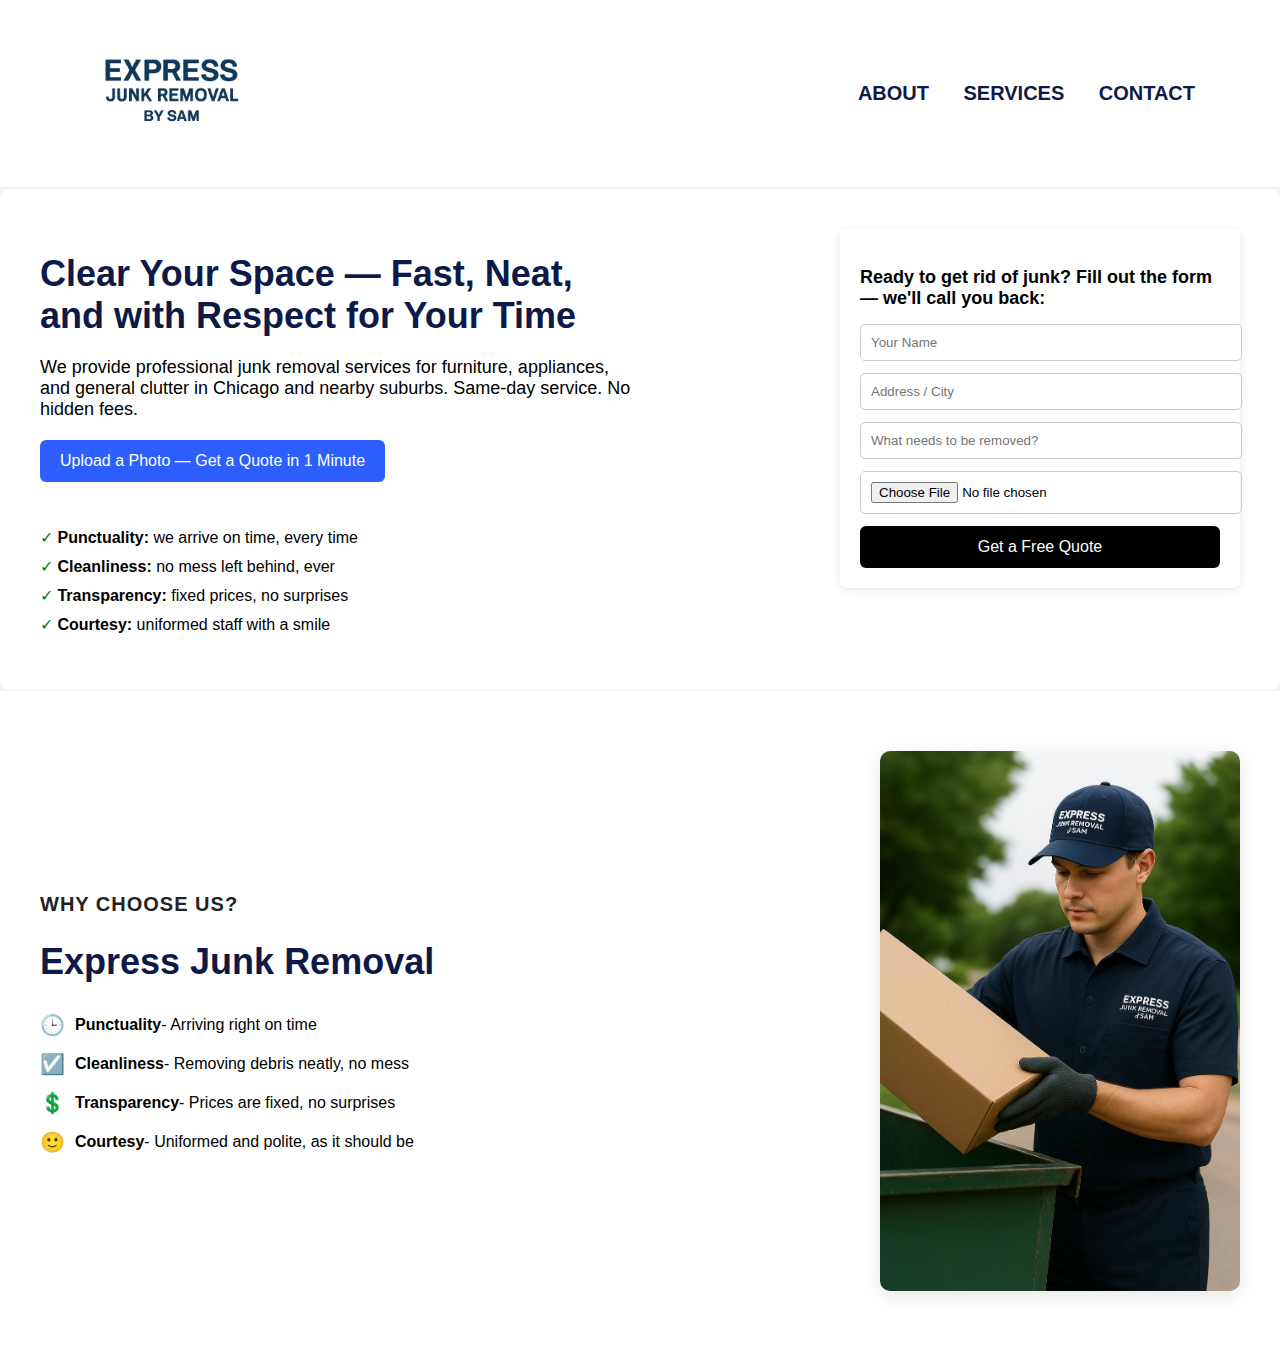
==== index.html @ a67cdb75 "Moved site to root folder" ====
<!DOCTYPE html>
<html lang="ru">
<head>
  <meta charset="UTF-8">
  <title>Express Junk Removal</title>
  <link rel="stylesheet" href="style.css">
</head>
<body>
  <header class="site-header">
    <div class="logo-container">
      <img src="logo.png" alt="Express Junk Removal by SAM" class="site-logo">
    </div>
    <nav class="main-nav">
      <a href="#">ABOUT</a>
      <a href="#">SERVICES</a>
      <a href="#">CONTACT</a>
    </nav>
  </header>
  <div class="hero">
    <div class="hero-text">
      <h1>Clear Your Space — Fast, Neat, and with Respect for Your Time</h1>
      <p>We provide professional junk removal services for furniture, appliances, and general clutter in Chicago and nearby suburbs. Same-day service. No hidden fees.</p>
      <button class="upload-btn">Upload a Photo — Get a Quote in 1 Minute</button>
  
      <ul class="features">
        <li><strong>Punctuality:</strong> we arrive on time, every time</li>
        <li><strong>Cleanliness:</strong> no mess left behind, ever</li>
        <li><strong>Transparency:</strong> fixed prices, no surprises</li>
        <li><strong>Courtesy:</strong> uniformed staff with a smile</li>
      </ul>
    </div>
  
    <div class="form">
      <h3>Ready to get rid of junk? Fill out the form — we'll call you back:</h3>
      <input type="text" placeholder="Your Name">
      <input type="text" placeholder="Address / City">
      <input type="text" placeholder="What needs to be removed?">
      <input type="file">
      <button class="submit-btn">Get a Free Quote</button>
    </div>
  </div>
  <section class="why-choose-us">
    <div class="why-text">
      <h2>WHY CHOOSE US?</h2>
      <h1>Express Junk Removal</h1>
      <ul class="reasons">
        <li><span class="icon">🕒</span><strong>Punctuality</strong> - Arriving right on time</li>
        <li><span class="icon">☑️</span><strong>Cleanliness</strong> - Removing debris neatly, no mess</li>
        <li><span class="icon">💲</span><strong>Transparency</strong> - Prices are fixed, no surprises</li>
        <li><span class="icon">🙂</span><strong>Courtesy</strong> - Uniformed and polite, as it should be</li>
      </ul>
    </div>
    <div class="why-image">
      <img src="employee.png" alt="Employee loading box into container">
    </div>
  </section>
</body>
</html>
---- style.css ----
body {
    font-family: Arial, sans-serif;
    background-color: #f5f7fa;
    margin: 0;
    padding: 0;
  }
  
.hero {
    background-color: #ffffff;
    border-radius: 10px;
    box-shadow: 0 10px 40px rgba(0,0,0,0.05);
    margin: 1px auto;
    max-width: 1200px;
  }
  
  .upload-btn:hover,
  .submit-btn:hover {
    opacity: 0.9;
    transition: 0.3s;
  }
  
  .upload-btn:active,
  .submit-btn:active {
    transform: scale(0.98);
  }
  .hero {
    display: flex;
    justify-content: space-between;
    align-items: flex-start;
    padding: 40px;
    gap: 40px;
    flex-wrap: wrap;
  }
  
  .hero-text {
    max-width: 600px;
  }
  
  h1 {
    color: #0d1a47;
    font-size: 36px;
    margin-bottom: 20px;
  }
  
  p {
    font-size: 18px;
    margin-bottom: 20px;
  }
  
  .upload-btn {
    background-color: #2d5fff;
    color: white;
    border: none;
    padding: 12px 20px;
    border-radius: 6px;
    font-size: 16px;
    cursor: pointer;
    margin-bottom: 30px;
  }
  
  .features {
    list-style: none;
    padding: 0;
  }
  
  .features li {
    margin-bottom: 10px;
    font-size: 16px;
  }
  
  .features li::before {
    content: "✓ ";
    color: green;
  }
  
  .form {
    background: white;
    padding: 20px;
    border-radius: 8px;
    box-shadow: 0 2px 10px rgba(0,0,0,0.1);
    max-width: 360px;
    width: 100%;
  }
  
  .form h3 {
    font-size: 18px;
    margin-bottom: 15px;
  }
  
  .form input {
    width: 100%;
    padding: 10px;
    margin-bottom: 12px;
    border: 1px solid #ccc;
    border-radius: 5px;
  }
  
  .submit-btn {
    width: 100%;
    padding: 12px;
    background: #000;
    color: white;
    border: none;
    border-radius: 6px;
    font-size: 16px;
  }

  .why-choose-us {
    display: flex;
    justify-content: space-between;
    align-items: center;
    padding: 60px 40px;
    background-color: #fff;
    flex-wrap: wrap;
    gap: 40px;
  }
  
  .why-text {
    max-width: 600px;
  }
  
  .why-text h2 {
    font-size: 20px;
    color: #222;
    letter-spacing: 1px;
    margin-bottom: 10px;
  }
  
  .why-text h1 {
    font-size: 36px;
    color: #0d1a47;
    margin-bottom: 30px;
  }
  
  .reasons {
    list-style: none;
    padding: 0;
    font-size: 16px;
  }
  
  .reasons li {
    margin-bottom: 15px;
    display: flex;
    align-items: center;
  }
  
  .icon {
    font-size: 20px;
    margin-right: 10px;
  }
  
  .why-image img {
    max-width: 360px;
    width: 100%;
    border-radius: 10px;
    box-shadow: 0 5px 20px rgba(0,0,0,0.1);
  }








  .site-header {
    display: flex;
    justify-content: space-between;
    align-items: center;
    padding: 1px 85px;
    background-color: #ffffff;
    border-bottom: 1px solid #eee;
    position: sticky;
    top: 0;
    z-index: 1000;
  }
  
  .logo-container {
    display: flex;
    align-items: center;
  }
  
  .site-logo {
    height: 185px;
    object-fit: contain;
  }
  
  .main-nav a {
    margin-left: 30px;
    text-decoration: none;
    color: #0d1a47;
    font-weight: 600;
    font-size: 20px;
  }
  
  .main-nav a:hover {
    text-decoration: underline;
  }
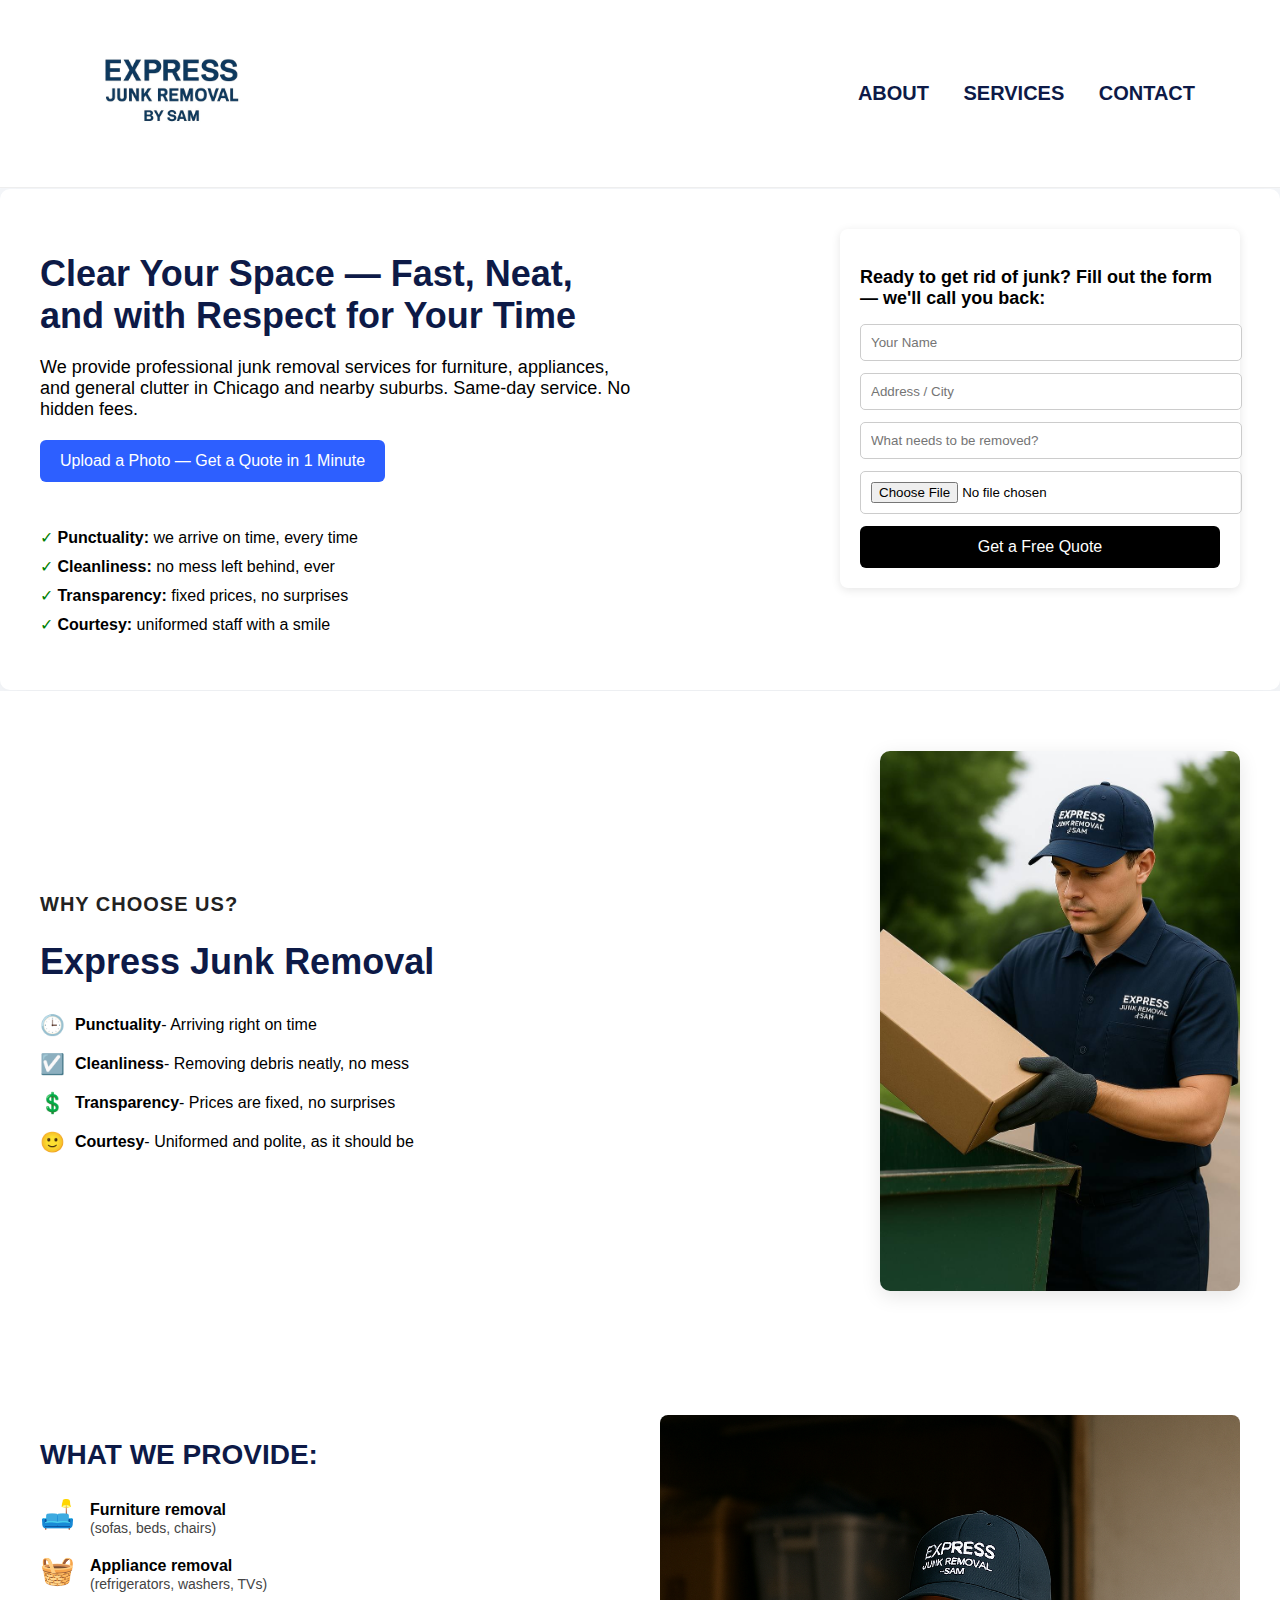
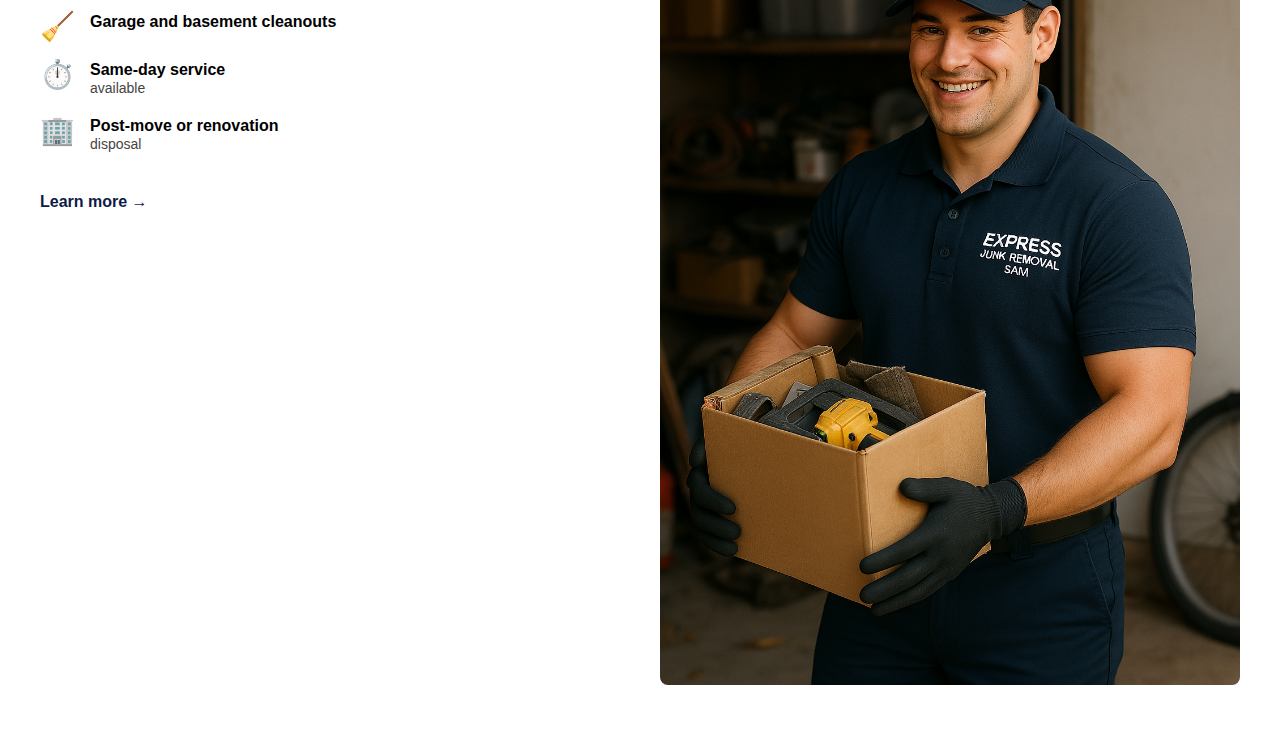
==== commit 263729bd: "Add services block with responsive layout" ====
--- a/index.html
+++ b/index.html
@@ -54,6 +54,57 @@
       <img src="employee.png" alt="Employee loading box into container">
     </div>
   </section>
+
+
+
+
+
+
+  <section class="services-section">
+    <div class="services-text">
+      <h2>WHAT WE PROVIDE:</h2>
+      <ul class="services-list">
+        <li>
+          <span class="icon">🛋️</span>
+          <div>
+            <strong>Furniture removal</strong><br>
+            <small>(sofas, beds, chairs)</small>
+          </div>
+        </li>
+        <li>
+          <span class="icon">🧺</span>
+          <div>
+            <strong>Appliance removal</strong><br>
+            <small>(refrigerators, washers, TVs)</small>
+          </div>
+        </li>
+        <li>
+          <span class="icon">🧹</span>
+          <div>
+            <strong>Garage and basement cleanouts</strong>
+          </div>
+        </li>
+        <li>
+          <span class="icon">⏱️</span>
+          <div>
+            <strong>Same-day service</strong><br>
+            <small>available</small>
+          </div>
+        </li>
+        <li>
+          <span class="icon">🏢</span>
+          <div>
+            <strong>Post-move or renovation</strong><br>
+            <small>disposal</small>
+          </div>
+        </li>
+      </ul>
+      <a href="#" class="learn-more">Learn more →</a>
+    </div>
+    <div class="services-photo">
+      <img src="1employee.png" alt="Our employee smiling and loading box">
+    </div>
+  </section>
 </body>
 </html>
 
--- a/style.css
+++ b/style.css
@@ -163,6 +163,9 @@
 
 
 
+
+
+
   .site-header {
     display: flex;
     justify-content: space-between;
@@ -195,4 +198,95 @@
   
   .main-nav a:hover {
     text-decoration: underline;
+  }
+
+
+
+
+
+
+
+
+
+
+
+
+
+
+
+
+  .services-section {
+    display: flex;
+    align-items: flex-start;
+    justify-content: space-between;
+    padding: 60px 40px;
+    flex-wrap: wrap;
+    background: #fff;
+    gap: 40px;
+  }
+  
+  .services-text {
+    flex: 1;
+    min-width: 300px;
+    max-width: 600px;
+  }
+  
+  .services-photo {
+    flex: 1;
+    display: flex;
+    justify-content: center;
+    align-items: center;
+    min-width: 280px;
+  }
+  
+  .services-photo img {
+    max-width: 100%;
+    height: auto;
+    border-radius: 8px;
+  }
+  
+  .services-text h2 {
+    font-size: 28px;
+    color: #0d1a47;
+    margin-bottom: 30px;
+  }
+  
+  .services-list {
+    list-style: none;
+    padding: 0;
+    margin: 0;
+  }
+  
+  .services-list li {
+    display: flex;
+    align-items: flex-start;
+    margin-bottom: 20px;
+  }
+  
+  .services-list .icon {
+    font-size: 28px;
+    margin-right: 15px;
+    line-height: 1;
+  }
+  
+  .services-list strong {
+    font-size: 16px;
+    color: #000;
+  }
+  
+  .services-list small {
+    font-size: 14px;
+    color: #444;
+  }
+  
+  .learn-more {
+    display: inline-block;
+    margin-top: 20px;
+    color: #0d1a47;
+    text-decoration: none;
+    font-weight: bold;
+  }
+  
+  .learn-more:hover {
+    text-decoration: underline;
   }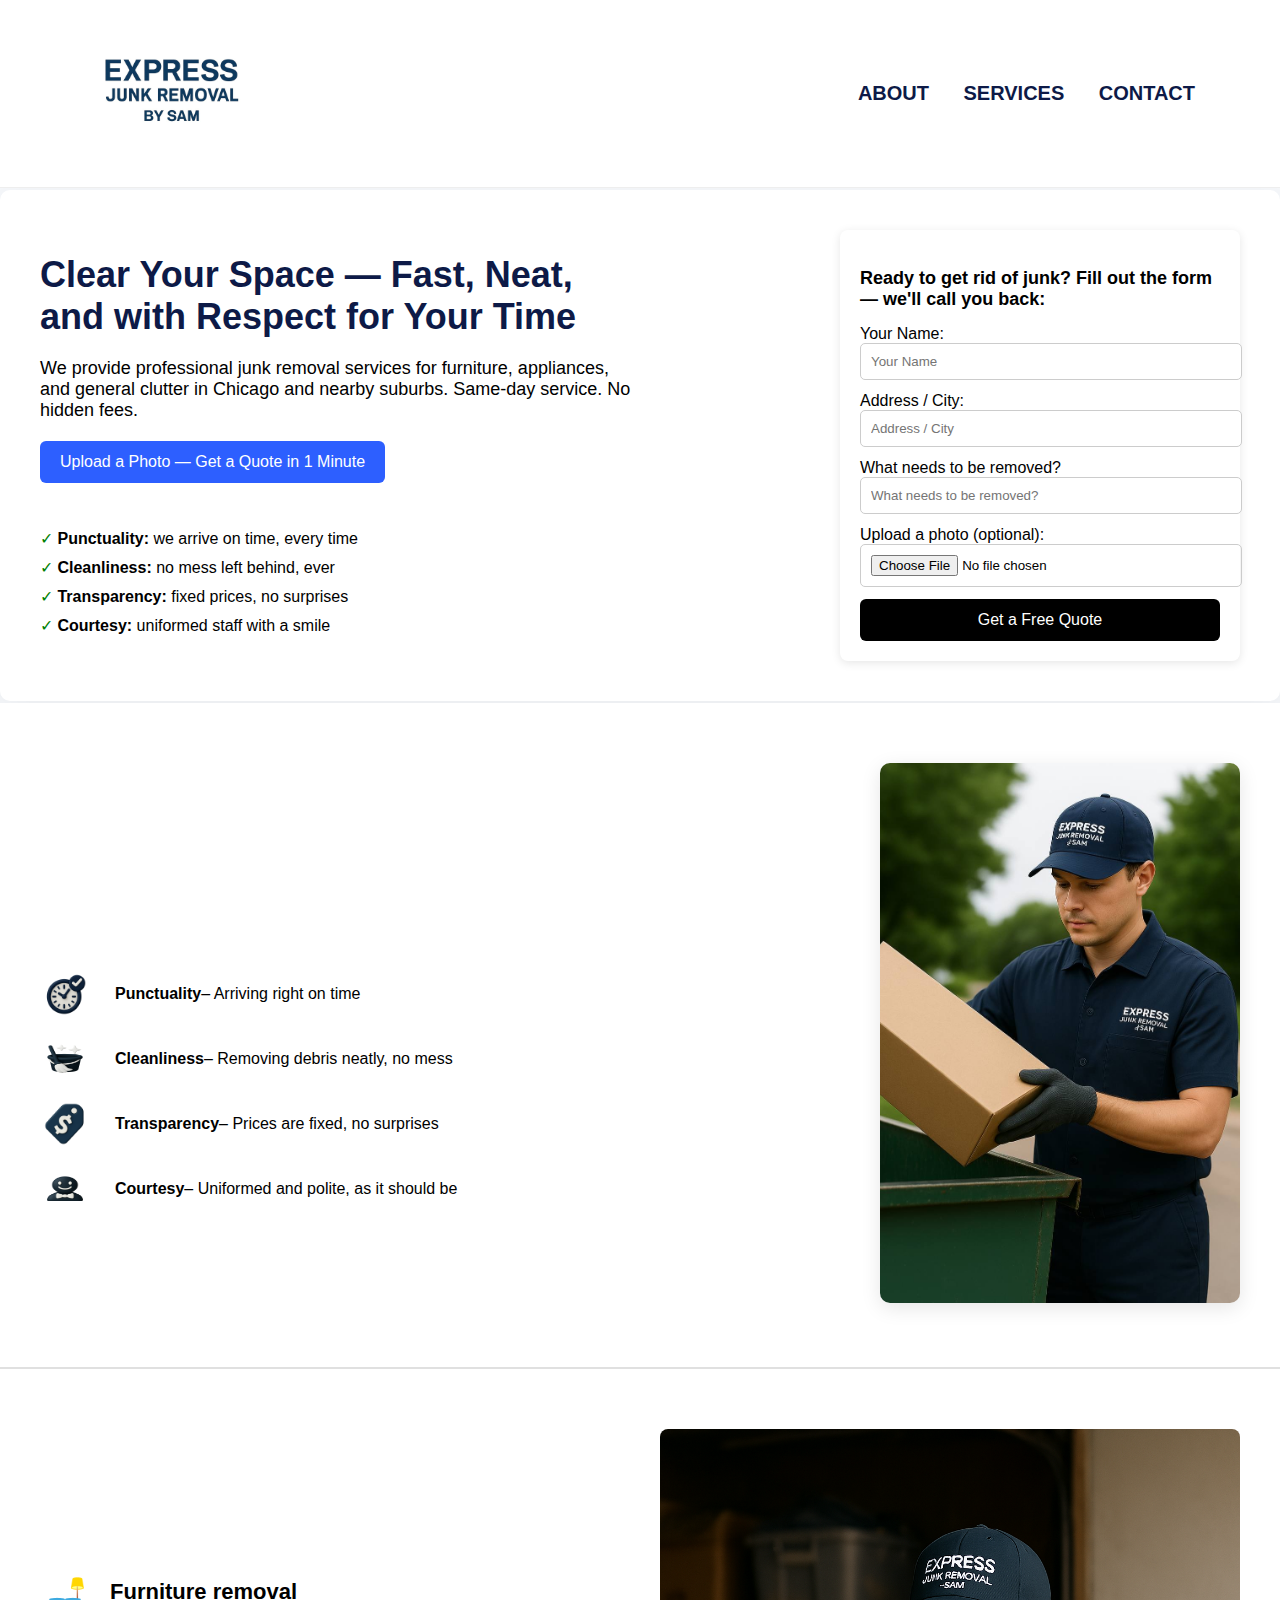
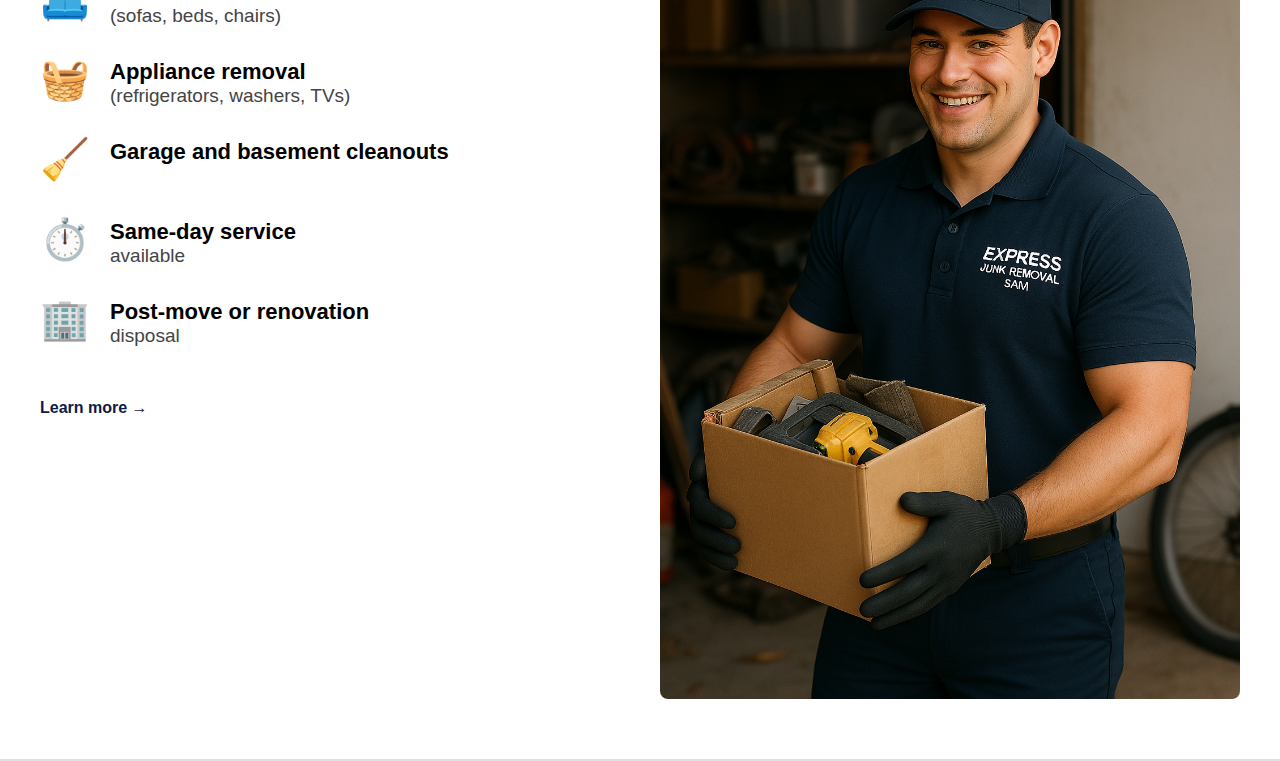
==== commit 20b4be6f: "Make site responsive for mobile" ====
--- a/index.html
+++ b/index.html
@@ -1,10 +1,16 @@
 <!DOCTYPE html>
 <html lang="ru">
-<head>
-  <meta charset="UTF-8">
-  <title>Express Junk Removal</title>
-  <link rel="stylesheet" href="style.css">
-</head>
+  <head>
+    <meta charset="UTF-8">
+    <meta name="viewport" content="width=device-width, initial-scale=1.0">
+    <title>Express Junk Removal</title>
+    <link rel="stylesheet" href="style.css">
+
+    <link rel="stylesheet" href="https://cdnjs.cloudflare.com/ajax/libs/font-awesome/6.5.0/css/all.min.css">
+  
+    <!-- AOS CSS -->
+    <link href="https://unpkg.com/aos@2.3.1/dist/aos.css" rel="stylesheet">
+  </head>
 <body>
   <header class="site-header">
     <div class="logo-container">
@@ -30,28 +36,61 @@
       </ul>
     </div>
   
+
+
+
     <div class="form">
       <h3>Ready to get rid of junk? Fill out the form — we'll call you back:</h3>
-      <input type="text" placeholder="Your Name">
-      <input type="text" placeholder="Address / City">
-      <input type="text" placeholder="What needs to be removed?">
-      <input type="file">
+    
+      <label>
+        Your Name:
+        <input type="text" placeholder="Your Name" title="Enter your name" required>
+      </label>
+    
+      <label>
+        Address / City:
+        <input type="text" placeholder="Address / City" title="Enter your address" required>
+      </label>
+    
+      <label>
+        What needs to be removed?
+        <input type="text" placeholder="What needs to be removed?" title="Describe what needs to be removed" required>
+      </label>
+    
+      <label>
+        Upload a photo (optional):
+        <input type="file" title="Upload a photo of the junk">
+      </label>
+    
       <button class="submit-btn">Get a Free Quote</button>
     </div>
+
+
   </div>
   <section class="why-choose-us">
     <div class="why-text">
-      <h2>WHY CHOOSE US?</h2>
-      <h1>Express Junk Removal</h1>
+      <h2 data-aos="fade-up">WHY CHOOSE US?</h2>
       <ul class="reasons">
-        <li><span class="icon">🕒</span><strong>Punctuality</strong> - Arriving right on time</li>
-        <li><span class="icon">☑️</span><strong>Cleanliness</strong> - Removing debris neatly, no mess</li>
-        <li><span class="icon">💲</span><strong>Transparency</strong> - Prices are fixed, no surprises</li>
-        <li><span class="icon">🙂</span><strong>Courtesy</strong> - Uniformed and polite, as it should be</li>
+        <li>
+          <img src="icons/icon-clock.png" alt="Punctuality" class="icon" />
+          <strong>Punctuality</strong> – Arriving right on time
+        </li>
+        <li>
+          <img src="icons/icon-clean.png" alt="Cleanliness" class="icon" />
+          <strong>Cleanliness</strong> – Removing debris neatly, no mess
+        </li>
+        <li>
+          <img src="icons/icon-price.png" alt="Transparency" class="icon" />
+          <strong>Transparency</strong> – Prices are fixed, no surprises
+        </li>
+        <li>
+          <img src="icons/icon-smile.png" alt="Courtesy" class="icon" />
+          <strong>Courtesy</strong> – Uniformed and polite, as it should be
+        </li>
       </ul>
     </div>
     <div class="why-image">
-      <img src="employee.png" alt="Employee loading box into container">
+      <img src="employee.png" alt="Employee loading box into container" />
     </div>
   </section>
 
@@ -62,7 +101,7 @@
 
   <section class="services-section">
     <div class="services-text">
-      <h2>WHAT WE PROVIDE:</h2>
+      <h2 data-aos="fade-up">WHAT WE PROVIDE:</h2>
       <ul class="services-list">
         <li>
           <span class="icon">🛋️</span>
@@ -105,6 +144,14 @@
       <img src="1employee.png" alt="Our employee smiling and loading box">
     </div>
   </section>
+
+
+
+<!-- AOS JS -->
+<script src="https://unpkg.com/aos@2.3.1/dist/aos.js"></script>
+<script>
+  AOS.init();
+</script>
 </body>
 </html>
 
--- a/style.css
+++ b/style.css
@@ -5,25 +5,13 @@
     padding: 0;
   }
   
-.hero {
-    background-color: #ffffff;
+  .hero {
+    background-color: white;
     border-radius: 10px;
     box-shadow: 0 10px 40px rgba(0,0,0,0.05);
-    margin: 1px auto;
+    margin: 2px auto;
     max-width: 1200px;
-  }
-  
-  .upload-btn:hover,
-  .submit-btn:hover {
-    opacity: 0.9;
-    transition: 0.3s;
-  }
-  
-  .upload-btn:active,
-  .submit-btn:active {
-    transform: scale(0.98);
-  }
-  .hero {
+
     display: flex;
     justify-content: space-between;
     align-items: flex-start;
@@ -115,15 +103,12 @@
     gap: 40px;
   }
   
-  .why-text {
-    max-width: 600px;
-  }
-  
+    
   .why-text h2 {
-    font-size: 20px;
-    color: #222;
+    font-size: 40px;
+    color: hwb(#0d1a47);
     letter-spacing: 1px;
-    margin-bottom: 10px;
+    margin-bottom: 50px;
   }
   
   .why-text h1 {
@@ -144,10 +129,7 @@
     align-items: center;
   }
   
-  .icon {
-    font-size: 20px;
-    margin-right: 10px;
-  }
+
   
   .why-image img {
     max-width: 360px;
@@ -237,6 +219,7 @@
     justify-content: center;
     align-items: center;
     min-width: 280px;
+    margin-top: 0;
   }
   
   .services-photo img {
@@ -246,9 +229,9 @@
   }
   
   .services-text h2 {
-    font-size: 28px;
+    font-size: 50px;
     color: #0d1a47;
-    margin-bottom: 30px;
+    margin-bottom: 50px;
   }
   
   .services-list {
@@ -260,22 +243,22 @@
   .services-list li {
     display: flex;
     align-items: flex-start;
-    margin-bottom: 20px;
+    margin-bottom: 30px;
   }
   
   .services-list .icon {
-    font-size: 28px;
-    margin-right: 15px;
+    font-size: 40px;
+    margin-right: 20px;
     line-height: 1;
   }
   
   .services-list strong {
-    font-size: 16px;
+    font-size: 22px;
     color: #000;
   }
   
   .services-list small {
-    font-size: 14px;
+    font-size: 19px;
     color: #444;
   }
   
@@ -289,4 +272,137 @@
   
   .learn-more:hover {
     text-decoration: underline;
+  }
+
+
+
+
+
+
+
+
+
+
+
+
+
+  @media (max-width: 768px) {
+    .services-section {
+      flex-direction: column;
+      padding: 40px 20px;
+      text-align: left;
+    }
+  
+    .services-photo {
+      margin-top: 30px;
+    }
+  
+    .services-text h2 {
+      text-align: left;
+      font-size: 24px;
+    }
+  
+    .services-list .icon {
+      font-size: 24px;
+      margin-right: 10px;
+    }
+  
+    .services-list strong {
+      font-size: 15px;
+    }
+  
+    .services-list small {
+      font-size: 13px;
+    }
+  
+    .learn-more {
+      font-size: 15px;
+    }
+  }
+
+
+
+
+
+
+
+
+
+  .icon {
+    width: 50px;
+    height: 50px;
+    margin-right: 25px;
+    vertical-align: middle;
+  }
+
+
+
+
+
+
+
+  section {
+    padding: 80px 20px; /* 80px сверху и снизу, 20px слева и справа */
+    border-bottom: 2px solid #e0e0e0; /* тонкая серая линия между секциями */
+  }
+
+
+
+
+
+
+
+
+  @media (max-width: 768px) {
+    .hero {
+      flex-direction: column;
+      padding: 20px;
+    }
+  
+    .hero-text,
+    .form {
+      max-width: 100%;
+    }
+  
+    .why-choose-us {
+      flex-direction: column;
+    }
+  
+    .why-text,
+    .why-image {
+      width: 100%;
+      text-align: center;
+    }
+  
+    .why-image img {
+      width: 80%;
+      max-width: 300px;
+    }
+  
+    .services-section {
+      flex-direction: column;
+    }
+  
+    .services-text,
+    .services-photo {
+      width: 100%;
+      text-align: center;
+    }
+  
+    .services-photo img {
+      width: 80%;
+      max-width: 300px;
+    }
+  
+    .icon {
+      width: 32px;
+      margin-right: 8px;
+    }
+  
+    nav.main-nav {
+      display: flex;
+      flex-direction: column;
+      gap: 10px;
+      align-items: center;
+    }
   }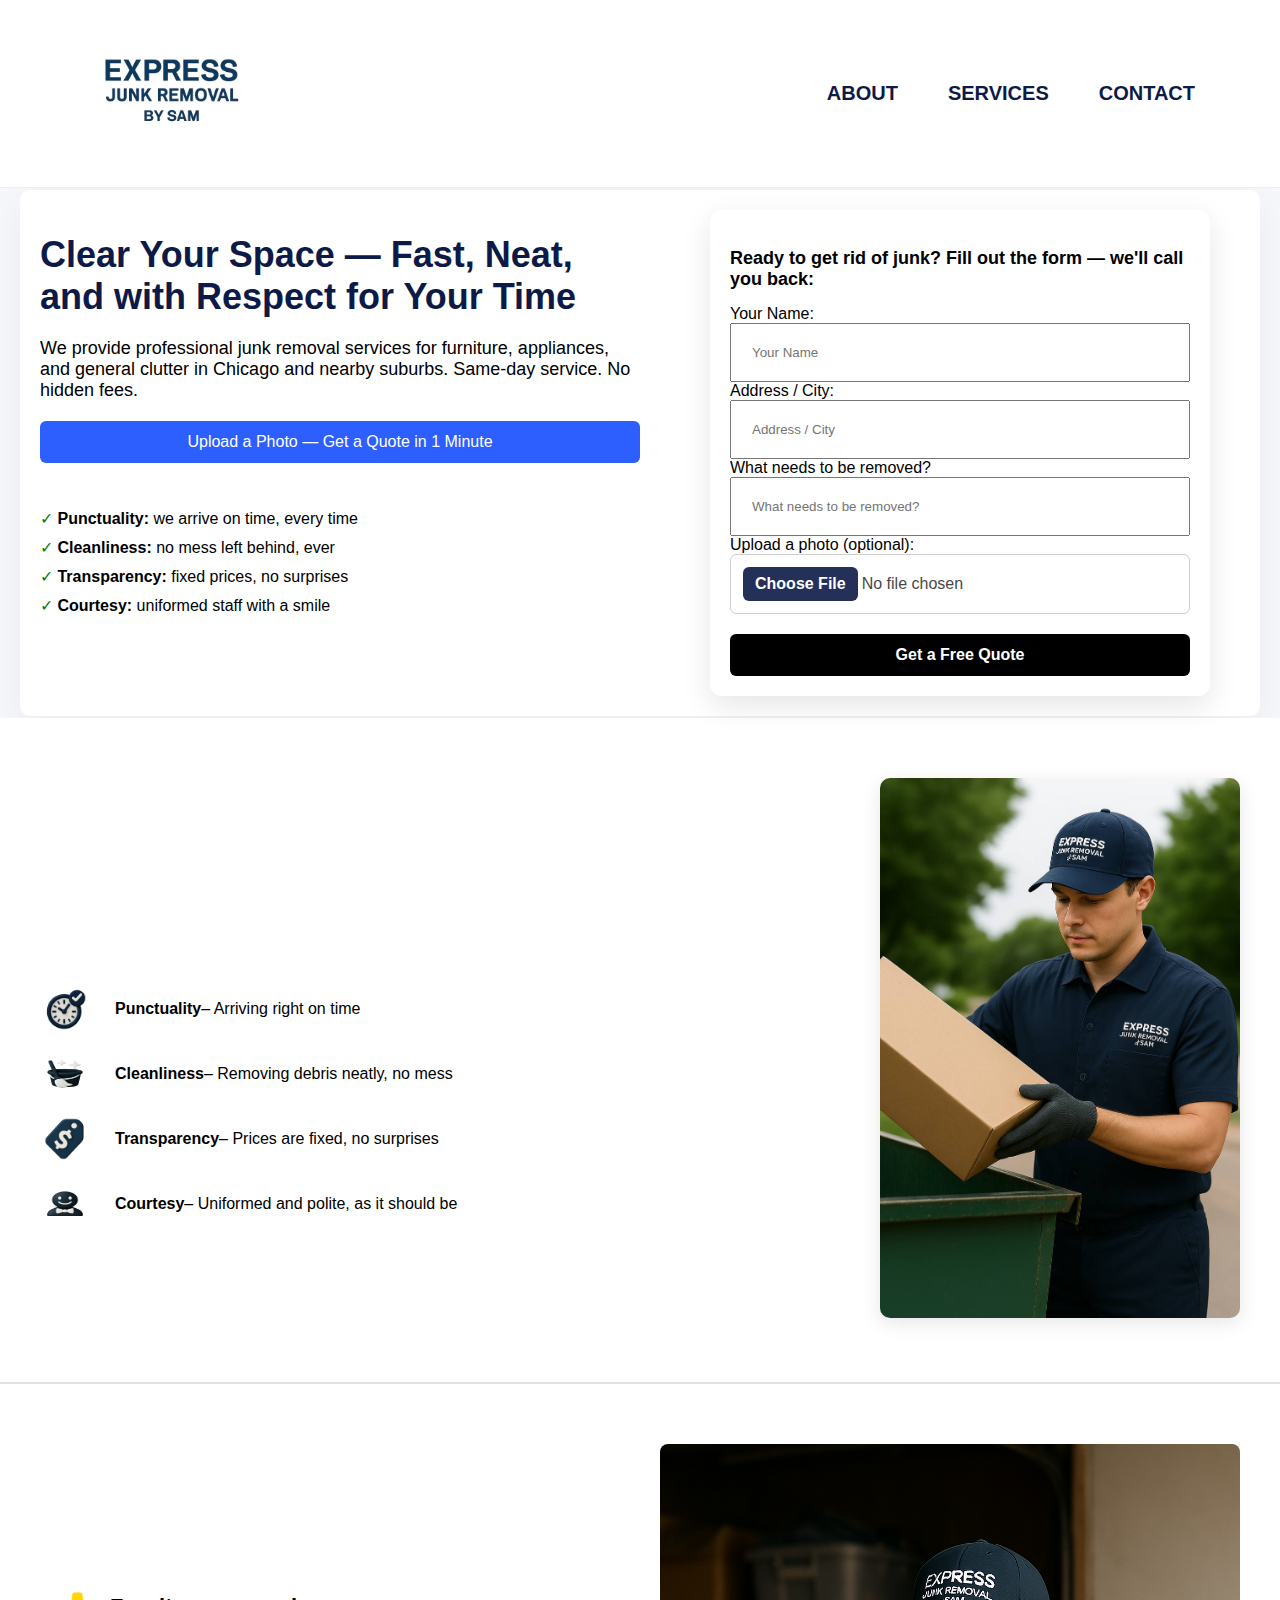
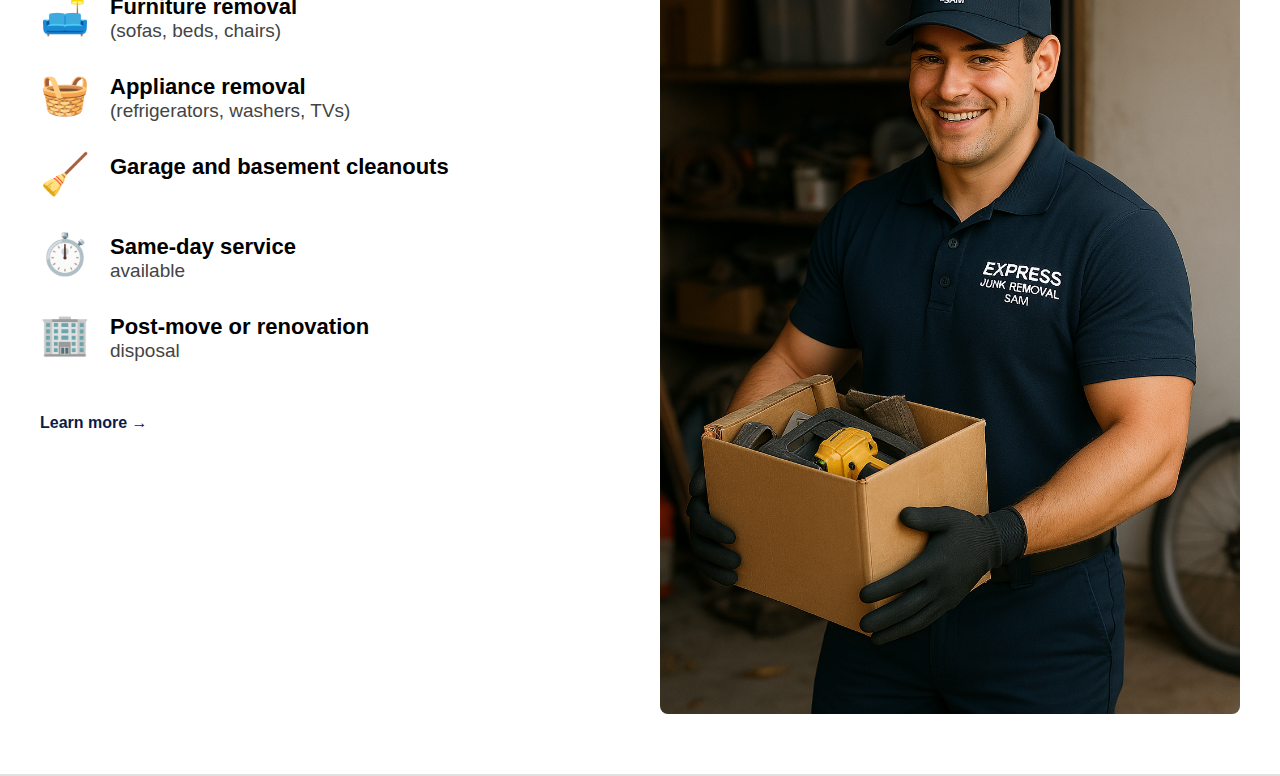
==== commit 1f0049ec: "Add new burger button" ====
--- a/index.html
+++ b/index.html
@@ -15,8 +15,9 @@
   <header class="site-header">
     <div class="logo-container">
       <img src="logo.png" alt="Express Junk Removal by SAM" class="site-logo">
+      <button class="burger" onclick="toggleMenu()">&#9776;</button>
     </div>
-    <nav class="main-nav">
+    <nav id="mainNav" class="main-nav">
       <a href="#">ABOUT</a>
       <a href="#">SERVICES</a>
       <a href="#">CONTACT</a>
@@ -152,6 +153,11 @@
 <script>
   AOS.init();
 </script>
+<script>
+  function toggleMenu() {
+    document.getElementById("mainNav").classList.toggle("show");
+  }
+</script>
 </body>
 </html>
 
--- a/style.css
+++ b/style.css
@@ -13,11 +13,12 @@
     max-width: 1200px;
 
     display: flex;
-    justify-content: space-between;
+    flex-wrap:wrap;
+    justify-content: center;
     align-items: flex-start;
-    padding: 40px;
+    padding: 20px;
     gap: 40px;
-    flex-wrap: wrap;
+
   }
   
   .hero-text {
@@ -62,12 +63,14 @@
   }
   
   .form {
-    background: white;
+    background-color: #fff;
     padding: 20px;
-    border-radius: 8px;
-    box-shadow: 0 2px 10px rgba(0,0,0,0.1);
-    max-width: 360px;
+    border-radius: 12px;
+    box-shadow: 0 10px 30px rgba(0, 0, 0, 0.1);
+    max-width: 100%;
     width: 100%;
+    box-sizing: border-box;
+    margin-top: 20px;
   }
   
   .form h3 {
@@ -75,23 +78,25 @@
     margin-bottom: 15px;
   }
   
-  .form input {
+  .form input[type="text"],
+  .form {
     width: 100%;
-    padding: 10px;
-    margin-bottom: 12px;
-    border: 1px solid #ccc;
-    border-radius: 5px;
-  }
-  
-  .submit-btn {
-    width: 100%;
-    padding: 12px;
-    background: #000;
-    color: white;
-    border: none;
-    border-radius: 6px;
-    font-size: 16px;
-  }
+    max-width: 500px;
+    box-sizing: border-box;
+    margin: 0 auto;
+    padding: 20px;
+  }
+
+.submit-btn {
+  width: 100%;
+  padding: 12px;
+  background-color: #000;
+  color: white;
+  border: none;
+  border-radius: 6px;
+  font-weight: bold;
+  font-size: 16px;
+}
 
   .why-choose-us {
     display: flex;
@@ -148,55 +153,6 @@
 
 
 
-  .site-header {
-    display: flex;
-    justify-content: space-between;
-    align-items: center;
-    padding: 1px 85px;
-    background-color: #ffffff;
-    border-bottom: 1px solid #eee;
-    position: sticky;
-    top: 0;
-    z-index: 1000;
-  }
-  
-  .logo-container {
-    display: flex;
-    align-items: center;
-  }
-  
-  .site-logo {
-    height: 185px;
-    object-fit: contain;
-  }
-  
-  .main-nav a {
-    margin-left: 30px;
-    text-decoration: none;
-    color: #0d1a47;
-    font-weight: 600;
-    font-size: 20px;
-  }
-  
-  .main-nav a:hover {
-    text-decoration: underline;
-  }
-
-
-
-
-
-
-
-
-
-
-
-
-
-
-
-
   .services-section {
     display: flex;
     align-items: flex-start;
@@ -356,13 +312,20 @@
   @media (max-width: 768px) {
     .hero {
       flex-direction: column;
-      padding: 20px;
-    }
-  
-    .hero-text,
-    .form {
+      padding: 20px 15px; /* меньше слева и справа */
+      margin: 0 auto;
       max-width: 100%;
-    }
+      box-sizing: border-box;
+    }
+  
+  
+  @media (max-width: 768px) {
+    .form,
+    .hero-text {
+      width: 100%;
+      box-sizing: border-box;
+    }
+  }
   
     .why-choose-us {
       flex-direction: column;
@@ -405,4 +368,141 @@
       gap: 10px;
       align-items: center;
     }
-  }+  }
+
+
+
+
+
+
+
+  input,
+button,
+textarea {
+  width: 100%;
+  box-sizing: border-box;
+}
+
+
+input[type="file"] {
+  width: 100%;
+  padding: 12px;
+  border: 1px solid #ccc; /* такой же цвет, как у других полей */
+  border-radius: 6px;
+  font-size: 16px;
+  background-color: #fff;
+  color: #333;
+  opacity: 0.9;
+  margin-bottom: 20px;
+  box-sizing: border-box;
+}
+
+input[type="file"]::file-selector-button {
+  background-color: #0d1a47; /* фирменный тёмно-синий */
+  color: white;
+  border: none;
+  padding: 8px 12px;
+  border-radius: 6px;
+  cursor: pointer;
+  font-weight: bold;
+}
+
+input[type="file"]::file-selector-button:hover {
+  background-color: #0a1635; } /* чуть темнее при наведении */
+
+
+
+
+
+
+/* === ОБЩИЕ СТИЛИ ШАПКИ === */
+.site-header {
+  display: flex;
+  justify-content: space-between;
+  align-items: center;
+  padding: 1px 85px;
+  background-color: #ffffff;
+  border-bottom: 1px solid #eee;
+  position: sticky;
+  top: 0;
+  z-index: 1000;
+  flex-wrap: wrap;
+}
+
+.logo-container {
+  display: flex;
+  align-items: center;
+}
+
+.site-logo {
+  height: 185px;
+  object-fit: contain;
+}
+
+#mainNav {
+  display: flex;
+  gap: 20px;
+}
+
+#mainNav a {
+  margin-left: 30px;
+  text-decoration: none;
+  color: #0d1a47;
+  font-weight: 600;
+  font-size: 20px;
+}
+
+#mainNav a:hover {
+  text-decoration: underline;
+}
+
+/* === КНОПКА-БУРГЕР === */
+.burger {
+  display: none;
+  background: none;
+  font-size: 28px;
+  border: none;
+  cursor: pointer;
+  color: #0d1a47;
+}
+
+
+/* === МОБИЛЬНАЯ ВЕРСИЯ === */
+@media (max-width: 768px) {
+  .site-header {
+    flex-direction: column;
+    align-items: flex-start;
+    padding: 10px 10px;
+  }
+
+  .site-logo {
+    width: 120px;
+  }
+
+  .logo-container {
+    margin-bottom: 5px;
+  }
+
+  #mainNav {
+    display: none;
+    flex-direction: column;
+    gap: 10px;
+    margin-top: 15px;
+    width: 100%;
+    align-items: flex-start;
+  }
+
+  #mainNav.show {
+    display: flex;
+  }
+
+  #mainNav a {
+    font-size: 14px;
+    padding: 4px 8px;
+    margin-left: 0;
+  }
+
+  .burger {
+    display: block;
+  }
+}